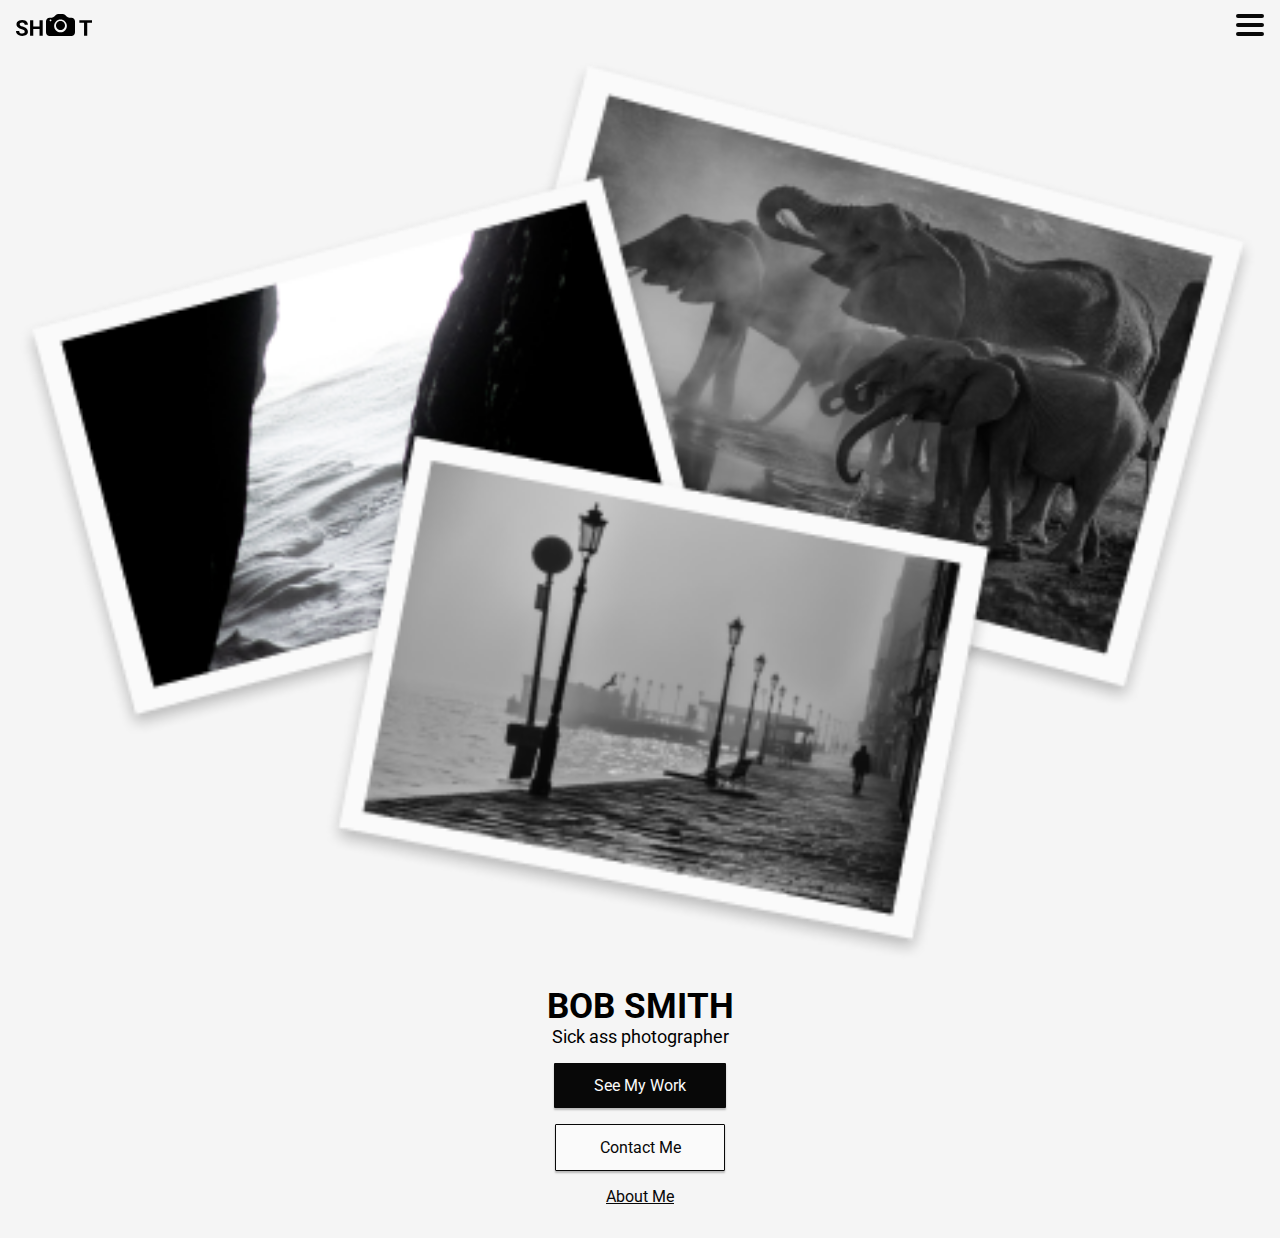
==== index.html @ 49f25b65 "finished adding all the content needed for the landing page" ====
<!DOCTYPE html>
<html lang="en">
	<head>
		<meta charset="UTF-8" />
		<meta http-equiv="X-UA-Compatible" content="IE=edge" />
		<meta name="viewport" content="width=device-width, initial-scale=1.0" />
		<title>Bob Smith - Portfolio</title>
		<link rel="stylesheet" href="css/reset.css" />
		<link rel="stylesheet" href="css/variables.css" />
		<link rel="stylesheet" href="css/style.css" />
	</head>
	<body>
		<header>
			<nav class="nav">
				<img class="nav__logo" src="assets/logo.svg" alt="Shoot logo" />
				<img
					class="nav__close-hamburger-menu hidden"
					src="assets/mobile/Hamburger menu close.svg"
					alt="Close menu"
				/>
				<img
					class="nav__hamburger-menu"
					src="assets/mobile/Hamburger menu.svg"
					alt="nav menu"
				/>

				<ul class="nav__menu hidden">
					<li class="nav__menu-item">
						<a class="nav__menu-item--current" href="#home">HOME</a>
					</li>
					<li class="nav__menu-item nav__menu-item">
						<a class="nav__menu-item-link" href="pages/gallery">GALLERY</a>
					</li>
					<li class="nav__menu-item">
						<a class="nav__menu-item-link" href="pages/about-me">ABOUT ME</a>
					</li>
					<li class="nav__menu-item">
						<a class="nav__menu-item-link" href="pages/contact">CONTACT</a>
					</li>
				</ul>
			</nav>
		</header>

		<main class="main main--padding">
			<figure
				class="
					main__hero-image-container main__hero-image-container--spacing-top
				"
			>
				<img
					class="main__hero-image--size"
					src="assets/mobile/photos/Landing page hero-collage.png"
					alt="Collage of photographs"
				/>
			</figure>

			<section class="main__content">
				<h1
					class="
						main__content-header
						main__content-header--text-size
						main__content-header--spacing
					"
				>
					BOB SMITH
				</h1>
				<p class="main__content-subheader main__content-subheader--text-size">
					Sick ass photographer
				</p>
				<a class="main__content-primary-button" href="pages/gallery.html"
					>See My Work</a
				>
				<a class="main__content-secondary-button" href="pages/contact-me.html"
					>Contact Me</a
				>
				<a class="main__content-about-me-link" href="pages/about-me.html"
					>About Me</a
				>
			</section>
		</main>
		<script defer src="js/app.js"></script>
	</body>
</html>
---- css/variables.css ----
* {
	--primary-color: #080808;
	--secondary-color: #f5f5f5;

	--text-on-dark: #fafafa;

	--button-shadow: 0px 2px 2px rgba(0, 0, 0, 0.25);
	--secondary-button-border: 1px solid #080808;
}
---- css/style.css ----
@import url('https://fonts.googleapis.com/css2?family=Roboto:wght@400;500;700&display=swap');

body {
	background-color: #f5f5f5;
	font-family: 'Roboto', sans-serif;
}

/* Navigation */

.nav {
	position: fixed;
	top: 0;
	left: 0;
	width: 100%;
	display: flex;
	justify-content: space-between;
	padding: 14px 16px;
	background-color: #f5f5f5;
}

.nav__close-hamburger-menu {
	cursor: pointer;
}

.nav__hamburger-menu {
	cursor: pointer;
}

.nav__menu {
	display: flex;
	flex-direction: column;
	position: absolute;
	top: 0;
	left: 0;
	width: 100vw;
	height: 100vh;
	z-index: 10;
	text-align: center;
	align-items: center;
	margin-top: 3rem;
	padding-top: 8rem;
	font-weight: bold;
	background-color: #f5f5f5;
	overflow: hidden;
}

.nav__menu-item + .nav__menu-item {
	margin-top: 2rem;
}

.nav__menu-item-link {
	text-decoration: underline;
}

.nav__menu-item--current {
	color: #616161;
	text-decoration: none;
}

/* Main */
.main {
	display: flex;
	flex-direction: column;
	text-align: center;
	margin-top: 2.6rem;
}

.main--padding {
	padding: 0 16px;
}

/* Hero__hero-image */
.main__hero-image-container--spacing-top {
	margin-top: 1rem;
}

.main__hero-image--size {
	width: 100%;
	height: auto;
}

/* Main__content */
.main__content {
	display: flex;
	flex-direction: column;
	align-items: center;
}

.main__content-header--text-size {
	font-size: 2.2rem;
}

.main__content-header--spacing {
	margin-top: 1rem;
}

.main__content-subheader--text-size {
	font-size: 1.1rem;
	margin-bottom: 1rem;
}

.main__content-primary-button {
	color: var(--text-on-dark);
	background-color: var(--primary-color);
	font-size: 1rem;
	padding: 0.8em 2.5em;
	border-radius: 1px;
	box-shadow: var(--button-shadow);
	margin-bottom: 1rem;
}

.main__content-secondary-button {
	color: var(--primary-color);
	background-color: #fafafa;
	padding: 0.8em 2.71em;
	border: var(--secondary-button-border);
	box-shadow: var(--button-shadow);
	border-radius: 1px;
	margin-bottom: 1rem;
}

.main__content-about-me-link {
	text-decoration: underline;
	margin-bottom: 2rem;
}

/* Must be at bottom */
.hidden {
	display: none;
}
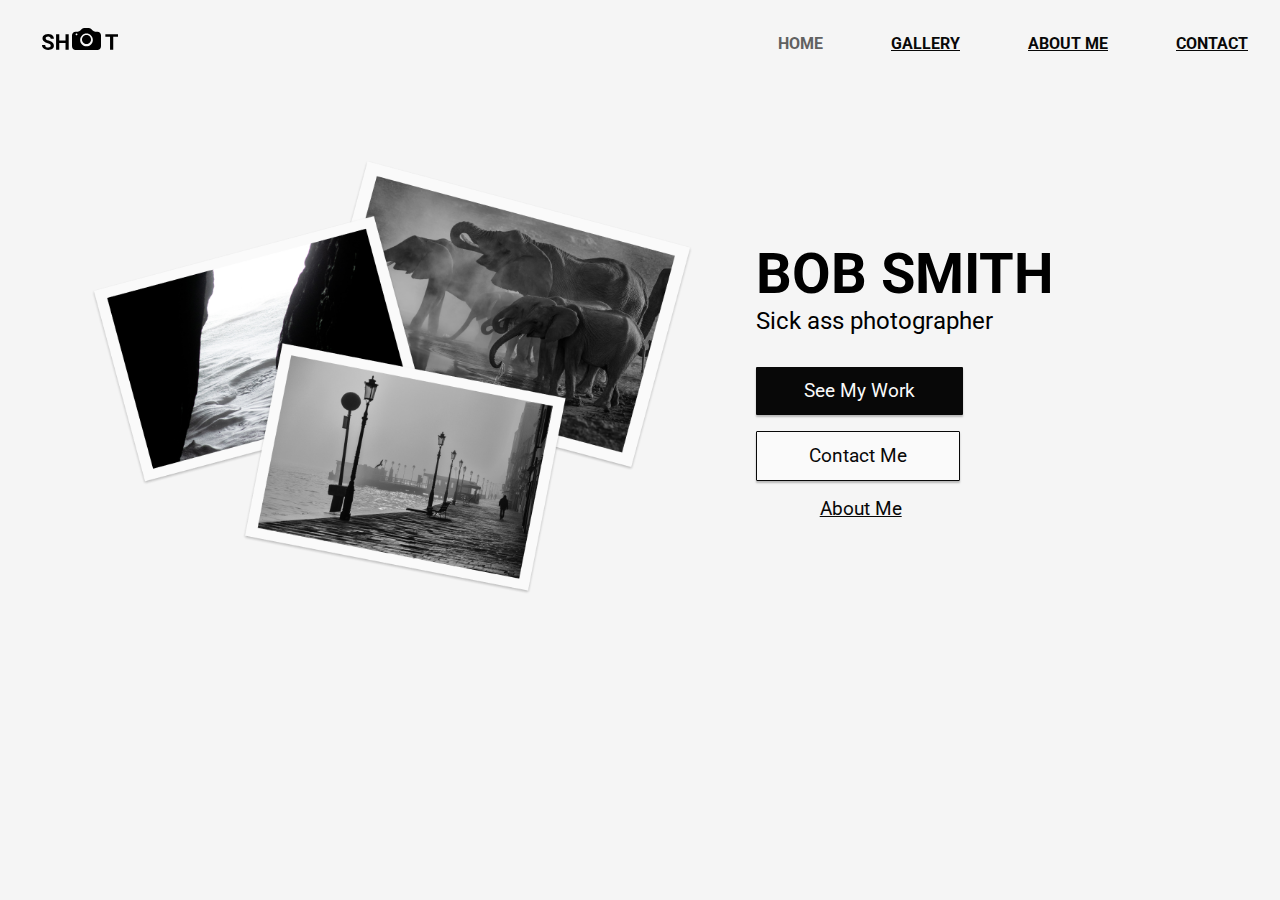
==== commit 1dd29362: "added responsiveness to the images and layout" ====
--- a/index.html
+++ b/index.html
@@ -11,50 +11,103 @@
 	</head>
 	<body>
 		<header>
-			<nav class="nav">
-				<img class="nav__logo" src="assets/logo.svg" alt="Shoot logo" />
+			<nav
+				class="
+					nav
+					nav--background-color
+					nav--position
+					nav--flex
+					nav--size
+					nav--padding
+				"
+			>
 				<img
-					class="nav__close-hamburger-menu hidden"
+					class="nav__logo nav__logo--padding"
+					src="assets/logo.svg"
+					alt="Shoot logo"
+				/>
+				<img
+					class="
+						nav__close-hamburger-menu
+						nav__close-hamburger-menu--pointer
+						nav__close-hamburger-menu--position
+						hidden
+					"
 					src="assets/mobile/Hamburger menu close.svg"
 					alt="Close menu"
 				/>
 				<img
-					class="nav__hamburger-menu"
+					class="nav__hamburger-menu nav__hamburger-menu--pointer"
 					src="assets/mobile/Hamburger menu.svg"
 					alt="nav menu"
 				/>
 
-				<ul class="nav__menu hidden">
+				<ul
+					class="
+						nav__menu
+						nav__menu--position
+						nav__menu--flex
+						nav__menu--size
+						nav__menu--text
+						nav__menu--padding
+						nav__menu--spacing
+						hidden
+					"
+				>
 					<li class="nav__menu-item">
-						<a class="nav__menu-item--current" href="#home">HOME</a>
-					</li>
-					<li class="nav__menu-item nav__menu-item">
-						<a class="nav__menu-item-link" href="pages/gallery">GALLERY</a>
+						<a
+							class="nav__menu-item-link--current nav__menu-item-link--text"
+							href="#home"
+							>HOME</a
+						>
 					</li>
 					<li class="nav__menu-item">
-						<a class="nav__menu-item-link" href="pages/about-me">ABOUT ME</a>
+						<a
+							class="nav__menu-item-link nav__menu-item-link--text"
+							href="pages/gallery"
+							>GALLERY</a
+						>
 					</li>
 					<li class="nav__menu-item">
-						<a class="nav__menu-item-link" href="pages/contact">CONTACT</a>
+						<a
+							class="nav__menu-item-link nav__menu-item-link--text"
+							href="pages/about-me"
+							>ABOUT ME</a
+						>
+					</li>
+					<li class="nav__menu-item">
+						<a
+							class="nav__menu-item-link nav__menu-item-link--text"
+							href="pages/contact"
+							>CONTACT</a
+						>
 					</li>
 				</ul>
 			</nav>
 		</header>
 
-		<main class="main main--padding">
-			<figure
-				class="
-					main__hero-image-container main__hero-image-container--spacing-top
-				"
-			>
+		<main class="main main--padding main--spacing main--flex">
+			<figure class="main__hero-image-container">
 				<img
 					class="main__hero-image--size"
-					src="assets/mobile/photos/Landing page hero-collage.png"
-					alt="Collage of photographs"
+					srcset="
+						./assets/mobile/photos/landing-page-hero.png 455w,
+						assets/desktop/landing-page-hero.png         837w
+					"
+					sizes="(max-width: 800px) 455px, 837px"
+					src="./assets/desktop/landing-page-hero.png"
+					alt="collage of images"
 				/>
 			</figure>
 
-			<section class="main__content">
+			<section
+				class="
+					main__content
+					main__content--spacing
+					main__content--flex
+					main__content--size
+				"
+			>
 				<h1
 					class="
 						main__content-header
@@ -64,16 +117,37 @@
 				>
 					BOB SMITH
 				</h1>
-				<p class="main__content-subheader main__content-subheader--text-size">
+				<p
+					class="
+						main__content-subheader
+						main__content-subheader--text-size
+						main__content-subheader--spacing
+					"
+				>
 					Sick ass photographer
 				</p>
-				<a class="main__content-primary-button" href="pages/gallery.html"
+				<a
+					class="
+						main__content-button--shared-styles main__content-primary-button
+					"
+					href="pages/gallery.html"
 					>See My Work</a
 				>
-				<a class="main__content-secondary-button" href="pages/contact-me.html"
+				<a
+					class="
+						main__content-button--shared-styles main__content-secondary-button
+					"
+					href="pages/contact-me.html"
 					>Contact Me</a
 				>
-				<a class="main__content-about-me-link" href="pages/about-me.html"
+				<a
+					class="
+						main__content-about-me-link
+						main__content-about-me-link--decoration
+						main__content-about-me-link--spacing
+						main__content-about-me-link--center-text
+					"
+					href="pages/about-me.html"
 					>About Me</a
 				>
 			</section>
--- a/css/style.css
+++ b/css/style.css
@@ -6,42 +6,67 @@
 }
 
 /* Navigation */
-
-.nav {
+.nav--position {
 	position: fixed;
 	top: 0;
 	left: 0;
-	width: 100%;
+	right: 0;
+}
+
+.nav--flex {
 	display: flex;
 	justify-content: space-between;
-	padding: 14px 16px;
+}
+
+.nav--size {
+	max-width: 1440px;
+	width: 100%;
+	margin: 0 auto;
+}
+
+.nav--padding {
+	padding: 14px 6px;
+}
+
+.nav--background-color {
 	background-color: #f5f5f5;
 }
 
-.nav__close-hamburger-menu {
+.nav__close-hamburger-menu--pointer,
+.nav__hamburger-menu--pointer,
+.nav__logo--padding {
 	cursor: pointer;
-}
-
-.nav__hamburger-menu {
-	cursor: pointer;
-}
-
-.nav__menu {
-	display: flex;
-	flex-direction: column;
+	padding: 10px;
+}
+
+.nav__close-hamburger-menu--position {
+	position: relative;
+	right: 4px;
+}
+
+.nav__menu--position {
 	position: absolute;
 	top: 0;
 	left: 0;
+	z-index: 10;
+}
+
+.nav__menu--text {
+	text-align: center;
+	font-weight: bold;
+}
+
+.nav__menu--padding {
+	padding-top: 8rem;
+}
+
+.nav__menu--size {
 	width: 100vw;
 	height: 100vh;
-	z-index: 10;
-	text-align: center;
-	align-items: center;
+}
+
+.nav__menu--spacing {
 	margin-top: 3rem;
-	padding-top: 8rem;
-	font-weight: bold;
-	background-color: #f5f5f5;
-	overflow: hidden;
 }
 
 .nav__menu-item + .nav__menu-item {
@@ -52,17 +77,29 @@
 	text-decoration: underline;
 }
 
-.nav__menu-item--current {
+.nav__menu-item-link--current {
 	color: #616161;
 	text-decoration: none;
 }
 
+.nav__menu-item-link--current:hover {
+	cursor: default;
+}
+
+.nav__menu-item-link:hover,
+.main__content-about-me-link:hover {
+	color: #949494;
+	text-decoration: none;
+}
+
 /* Main */
-.main {
-	display: flex;
-	flex-direction: column;
-	text-align: center;
-	margin-top: 2.6rem;
+main {
+	max-width: 1440px;
+	margin: 0 auto;
+	width: 100%;
+}
+.main--spacing {
+	margin-top: 5rem;
 }
 
 .main--padding {
@@ -71,7 +108,7 @@
 
 /* Hero__hero-image */
 .main__hero-image-container--spacing-top {
-	margin-top: 1rem;
+	margin-top: 4rem;
 }
 
 .main__hero-image--size {
@@ -80,7 +117,7 @@
 }
 
 /* Main__content */
-.main__content {
+.main__content--flex {
 	display: flex;
 	flex-direction: column;
 	align-items: center;
@@ -96,31 +133,48 @@
 
 .main__content-subheader--text-size {
 	font-size: 1.1rem;
+}
+
+.main__content-subheader--spacing {
 	margin-bottom: 1rem;
+}
+
+.main__content-button--shared-styles {
+	border-radius: 1px;
+	margin-bottom: 1rem;
+	box-shadow: var(--button-shadow);
 }
 
 .main__content-primary-button {
 	color: var(--text-on-dark);
 	background-color: var(--primary-color);
-	font-size: 1rem;
-	padding: 0.8em 2.5em;
-	border-radius: 1px;
-	box-shadow: var(--button-shadow);
-	margin-bottom: 1rem;
+	padding: 0.65em 2.5em;
+}
+
+.main__content-primary-button:hover {
+	background-color: #616161;
+	color: #f5f5f5;
+	text-decoration: underline;
 }
 
 .main__content-secondary-button {
 	color: var(--primary-color);
 	background-color: #fafafa;
-	padding: 0.8em 2.71em;
+	padding: 0.65em 2.71em;
 	border: var(--secondary-button-border);
-	box-shadow: var(--button-shadow);
-	border-radius: 1px;
-	margin-bottom: 1rem;
-}
-
-.main__content-about-me-link {
+}
+
+.main__content-secondary-button:hover {
+	background-color: #e8e8e8;
+	color: #383838;
 	text-decoration: underline;
+}
+
+.main__content-about-me-link--decoration {
+	text-decoration: underline;
+}
+
+.main__content-about-me-link--spacing {
 	margin-bottom: 2rem;
 }
 
@@ -128,3 +182,160 @@
 .hidden {
 	display: none;
 }
+
+/* MEDIA QUERIES */
+@media only screen and (min-width: 700px) {
+	/* NAVIGATION */
+	.nav--padding {
+		padding: 18px 32px;
+	}
+
+	.nav__menu-item-link--text {
+		font-size: 1.2rem;
+	}
+
+	/* MAIN CONTENT */
+	.main--spacing {
+		margin-top: 7rem;
+	}
+	.main__hero-image-container {
+		display: flex;
+		justify-content: center;
+	}
+	.main__hero-image--size {
+		width: 80%;
+	}
+
+	.main__content--spacing {
+		margin-left: 3rem;
+	}
+	.main__content-header--text-size {
+		font-size: 3rem;
+	}
+
+	.main__content-subheader--text-size {
+		font-size: 1.5rem;
+	}
+
+	.main__content-primary-button,
+	.main__content-secondary-button,
+	.main__content-about-me-link {
+		font-size: 1.2rem;
+	}
+}
+
+@media only screen and (min-width: 992px) {
+	/* NAVIGATION */
+	.hidden {
+		display: inline-block;
+	}
+
+	.nav--padding {
+		padding: inherit 0;
+	}
+	.nav__close-hamburger-menu,
+	.nav__hamburger-menu {
+		display: none;
+	}
+
+	.nav__menu-item-link--text {
+		font-size: 1rem;
+	}
+
+	.nav__menu--padding {
+		padding: 0;
+	}
+
+	.nav__menu--spacing {
+		margin: 0;
+	}
+
+	.nav__menu--size {
+		height: inherit;
+		width: none;
+	}
+
+	.nav__menu--text {
+		text-align: right;
+	}
+
+	.nav__menu-item + .nav__menu-item {
+		margin: 1rem 0 0 4rem;
+	}
+
+	.nav__menu-item {
+		display: inline-block;
+	}
+
+	.nav__menu--position {
+		position: sticky;
+		top: none;
+		left: none;
+	}
+
+	/* MAIN CONTENT */
+
+	.main--spacing {
+		margin-top: 10rem;
+	}
+	.main--flex {
+		display: flex;
+		justify-content: space-between;
+	}
+
+	/* .main--padding {
+		padding: 0 6rem;
+	} */
+
+	.main__hero-image--size {
+		width: 80%;
+	}
+
+	.main__content--flex {
+		display: flex;
+		flex-direction: column;
+		align-items: flex-start;
+	}
+
+	.main__content--size {
+		width: 40%;
+	}
+
+	.main__content--spacing {
+		position: relative;
+		right: 60px;
+		bottom: 15px;
+		margin-top: 5rem;
+	}
+
+	.main__content-header--text-size {
+		font-size: 3.5rem;
+	}
+
+	.main__content-subheader--spacing {
+		margin-bottom: 2rem;
+	}
+
+	.main__content-about-me-link--spacing {
+		margin-left: 4rem;
+	}
+}
+
+@media only screen and (min-width: 1346px) {
+	.main__hero-image--size {
+		width: 90%;
+	}
+	.main__content--size {
+		width: 34%;
+	}
+	.main__content-header--text-size {
+		font-size: 4rem;
+	}
+	.main__content--spacing {
+		margin-top: 7rem;
+
+		position: relative;
+		right: 5px;
+		bottom: 10px;
+	}
+} ;
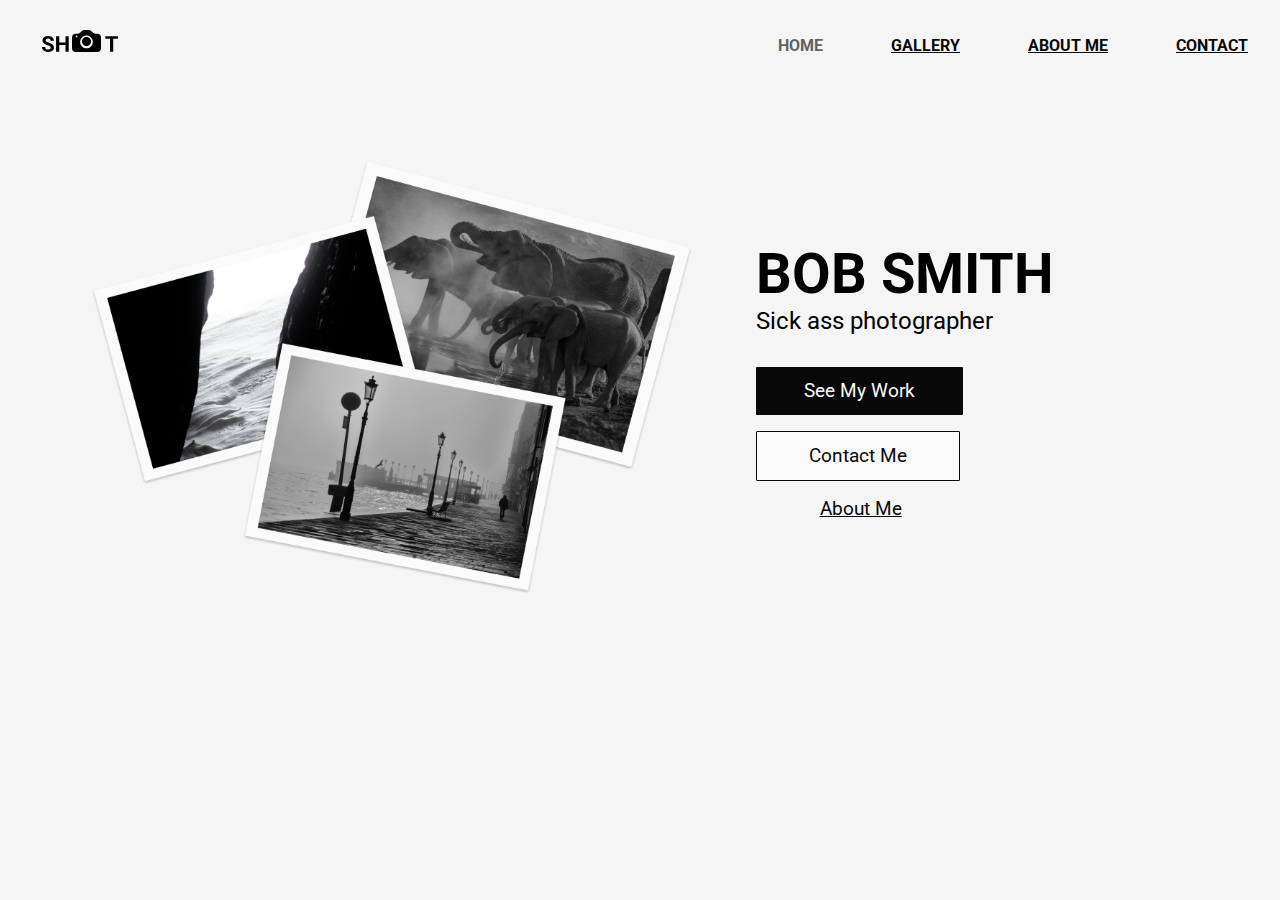
==== commit ae31069d: "Made portfolio gallery" ====
--- a/index.html
+++ b/index.html
@@ -56,17 +56,16 @@
 				>
 					<li class="nav__menu-item">
 						<a
-							class="nav__menu-item-link--current nav__menu-item-link--text"
+							class=" nav__menu-item-link--current nav__menu-item-link--text"
 							href="#home"
 							>HOME</a
 						>
 					</li>
 					<li class="nav__menu-item">
-						<a
-							class="nav__menu-item-link nav__menu-item-link--text"
-							href="pages/gallery"
-							>GALLERY</a
-						>
+						<a class="nav__menu-item-link nav__menu-item-link--text"
+							href="pages/gallery.html">
+							GALLERY
+							</a>
 					</li>
 					<li class="nav__menu-item">
 						<a
@@ -78,7 +77,7 @@
 					<li class="nav__menu-item">
 						<a
 							class="nav__menu-item-link nav__menu-item-link--text"
-							href="pages/contact"
+							href="mailto:dummyportfolioemail@bobsmith.com"
 							>CONTACT</a
 						>
 					</li>
@@ -137,7 +136,7 @@
 					class="
 						main__content-button--shared-styles main__content-secondary-button
 					"
-					href="pages/contact-me.html"
+					href="mailto:dummyportfolioemail@bobsmith.com"
 					>Contact Me</a
 				>
 				<a
@@ -152,6 +151,7 @@
 				>
 			</section>
 		</main>
-		<script defer src="js/app.js"></script>
+		<script src="js/app.js"></script>
+		
 	</body>
 </html>
--- a/css/variables.css
+++ b/css/variables.css
@@ -1,9 +1,34 @@
 * {
 	--primary-color: #080808;
 	--secondary-color: #f5f5f5;
-
 	--text-on-dark: #fafafa;
-
 	--button-shadow: 0px 2px 2px rgba(0, 0, 0, 0.25);
 	--secondary-button-border: 1px solid #080808;
+
+	/* BUTTON STYLES */
+
+	/* Static */
+	--button-primary-background: #080808;
+	--button-primary-color: #FAFAFA;
+
+	--button-secondary-background: #FAFAFA;
+	--button-secondary-color: #080808;
+
+	/* Hover */
+	--button-primary-background-hover: #616161;
+	--button-primary-color-hover: #F5F5F5;
+
+	--button-secondary-background-hover: #E8E8E8;
+	--button-secondary-color-hover: #383838;
+
+	--button-shadow: drop-shadow(0px 2px 2px rgba(0, 0, 0, 0.25)); 
+
+	/* Active */
+	--button-primary-background-active: #2B2B2B;
+	--button-secondary-background-active: #F5F5F5
+
+
+
+
+
 }
--- a/css/style.css
+++ b/css/style.css
@@ -4,7 +4,23 @@
 	background-color: #f5f5f5;
 	font-family: 'Roboto', sans-serif;
 }
-
+ 
+a {
+	transition: background-color 300ms;
+}
+main {
+	animation: fadeInAnimation ease 500ms;
+	animation-iteration-count: 1;
+	animation-fill-mode: forwards;
+}
+@keyframes fadeInAnimation {
+	0% {
+		 opacity: 0;
+	}
+	100% {
+		 opacity: 1;
+	 }
+}
 /* Navigation */
 .nav--position {
 	position: fixed;
@@ -69,22 +85,24 @@
 	margin-top: 3rem;
 }
 
+
 .nav__menu-item + .nav__menu-item {
 	margin-top: 2rem;
 }
 
 .nav__menu-item-link {
 	text-decoration: underline;
-}
-
-.nav__menu-item-link--current {
+	transition: color 300ms;
+}
+
+ .nav__menu-item-link--current {
 	color: #616161;
 	text-decoration: none;
 }
 
 .nav__menu-item-link--current:hover {
 	cursor: default;
-}
+} 
 
 .nav__menu-item-link:hover,
 .main__content-about-me-link:hover {
@@ -93,7 +111,7 @@
 }
 
 /* Main */
-main {
+.main {
 	max-width: 1440px;
 	margin: 0 auto;
 	width: 100%;
@@ -178,6 +196,8 @@
 	margin-bottom: 2rem;
 }
 
+
+
 /* Must be at bottom */
 .hidden {
 	display: none;
@@ -187,7 +207,7 @@
 @media only screen and (min-width: 700px) {
 	/* NAVIGATION */
 	.nav--padding {
-		padding: 18px 32px;
+		padding: 20px 32px;
 	}
 
 	.nav__menu-item-link--text {
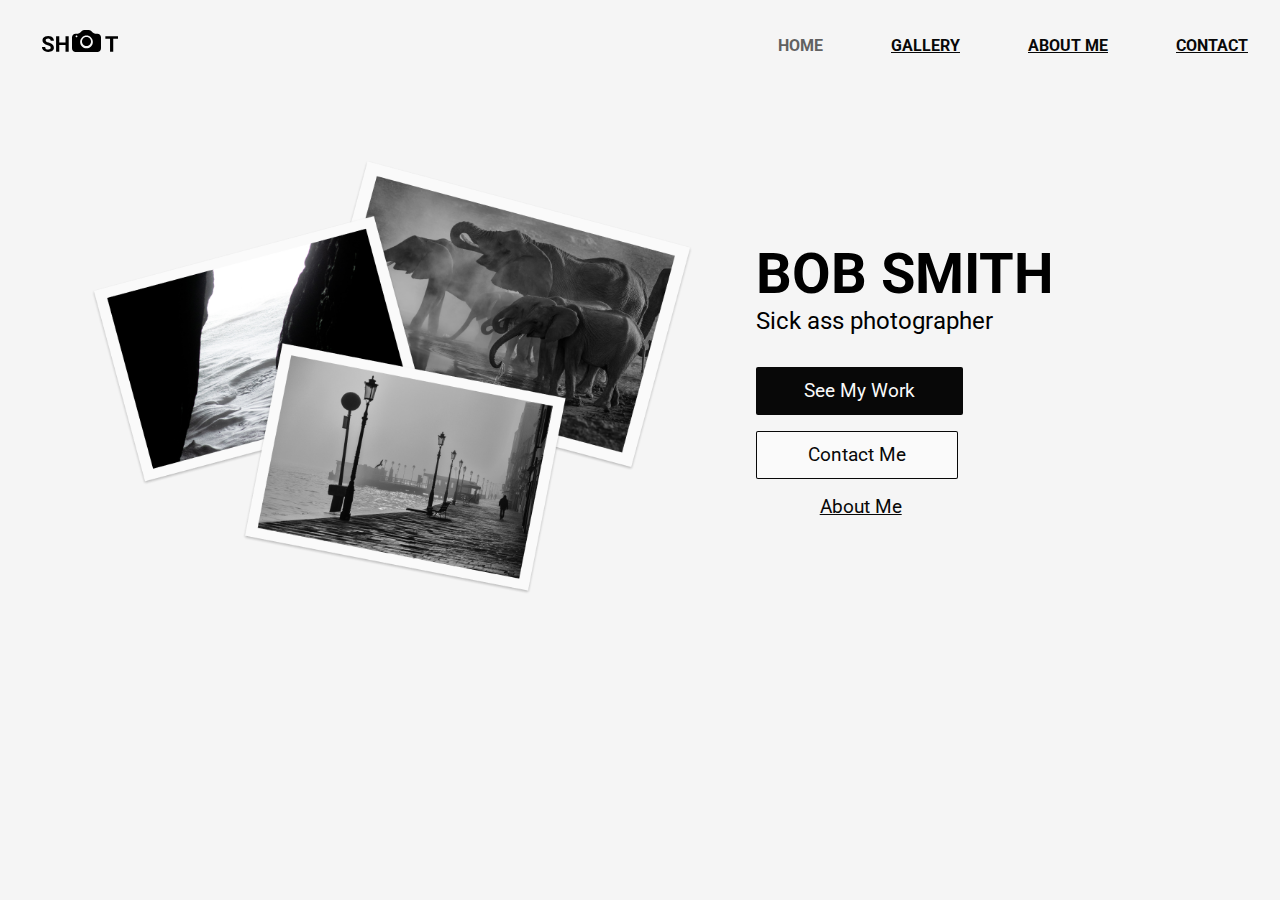
==== commit 98ee7d8a: "Cleaned up class names, and added spacing." ====
--- a/index.html
+++ b/index.html
@@ -7,76 +7,45 @@
 		<title>Bob Smith - Portfolio</title>
 		<link rel="stylesheet" href="css/reset.css" />
 		<link rel="stylesheet" href="css/variables.css" />
-		<link rel="stylesheet" href="css/style.css" />
+		<link rel="stylesheet" href="css/navigation.css" />
+		<link rel="stylesheet" href="css/landing-page.css" />
 	</head>
 	<body>
 		<header>
-			<nav
-				class="
-					nav
-					nav--background-color
-					nav--position
-					nav--flex
-					nav--size
-					nav--padding
-				"
-			>
+			<nav class="nav">
+				<img class="nav__logo" src="assets/logo.svg" alt="Shoot logo" />
+
 				<img
-					class="nav__logo nav__logo--padding"
-					src="assets/logo.svg"
-					alt="Shoot logo"
-				/>
-				<img
-					class="
-						nav__close-hamburger-menu
-						nav__close-hamburger-menu--pointer
-						nav__close-hamburger-menu--position
-						hidden
-					"
+					aria-label="Close Navigation"
+					class="nav__close-hamburger nav--hidden"
 					src="assets/mobile/Hamburger menu close.svg"
-					alt="Close menu"
-				/>
-				<img
-					class="nav__hamburger-menu nav__hamburger-menu--pointer"
-					src="assets/mobile/Hamburger menu.svg"
-					alt="nav menu"
+					alt="Close nav menu"
 				/>
 
-				<ul
-					class="
-						nav__menu
-						nav__menu--position
-						nav__menu--flex
-						nav__menu--size
-						nav__menu--text
-						nav__menu--padding
-						nav__menu--spacing
-						hidden
-					"
-				>
+				<img
+					aria-label="Open Navigation"
+					class="nav__hamburger"
+					src="assets/mobile/Hamburger menu.svg"
+					alt="Open nav menu"
+				/>
+
+				<ul class="nav__menu nav--hidden">
+					<li class="nav__menu-item">
+						<a class="nav__link--current" href="#home">HOME</a>
+					</li>
+
+					<li class="nav__menu-item">
+						<a class="nav__link" href="pages/gallery.html"> GALLERY </a>
+					</li>
+
+					<li class="nav__menu-item">
+						<a class="nav__link" href="pages/about-me.html">ABOUT ME</a>
+					</li>
+
 					<li class="nav__menu-item">
 						<a
-							class=" nav__menu-item-link--current nav__menu-item-link--text"
-							href="#home"
-							>HOME</a
-						>
-					</li>
-					<li class="nav__menu-item">
-						<a class="nav__menu-item-link nav__menu-item-link--text"
-							href="pages/gallery.html">
-							GALLERY
-							</a>
-					</li>
-					<li class="nav__menu-item">
-						<a
-							class="nav__menu-item-link nav__menu-item-link--text"
-							href="pages/about-me"
-							>ABOUT ME</a
-						>
-					</li>
-					<li class="nav__menu-item">
-						<a
-							class="nav__menu-item-link nav__menu-item-link--text"
+							aria-label="Contact by e-mail"
+							class="nav__link"
 							href="mailto:dummyportfolioemail@bobsmith.com"
 							>CONTACT</a
 						>
@@ -85,10 +54,10 @@
 			</nav>
 		</header>
 
-		<main class="main main--padding main--spacing main--flex">
-			<figure class="main__hero-image-container">
+		<main class="main">
+			<figure class="main__hero-container">
 				<img
-					class="main__hero-image--size"
+					class="main__hero-image"
 					srcset="
 						./assets/mobile/photos/landing-page-hero.png 455w,
 						assets/desktop/landing-page-hero.png         837w
@@ -99,59 +68,25 @@
 				/>
 			</figure>
 
-			<section
-				class="
-					main__content
-					main__content--spacing
-					main__content--flex
-					main__content--size
-				"
-			>
-				<h1
-					class="
-						main__content-header
-						main__content-header--text-size
-						main__content-header--spacing
-					"
-				>
-					BOB SMITH
-				</h1>
-				<p
-					class="
-						main__content-subheader
-						main__content-subheader--text-size
-						main__content-subheader--spacing
-					"
-				>
-					Sick ass photographer
-				</p>
-				<a
-					class="
-						main__content-button--shared-styles main__content-primary-button
-					"
-					href="pages/gallery.html"
+			<section class="main__content">
+				<h1 class="main__heading">BOB SMITH</h1>
+
+				<p class="main__subheader">Sick ass photographer</p>
+
+				<a class="main__primary-button main__buttons" href="pages/gallery.html"
 					>See My Work</a
 				>
+
 				<a
-					class="
-						main__content-button--shared-styles main__content-secondary-button
-					"
+					aria-label="Contact by e-mail"
+					class="main__secondary-button main__buttons"
 					href="mailto:dummyportfolioemail@bobsmith.com"
 					>Contact Me</a
 				>
-				<a
-					class="
-						main__content-about-me-link
-						main__content-about-me-link--decoration
-						main__content-about-me-link--spacing
-						main__content-about-me-link--center-text
-					"
-					href="pages/about-me.html"
-					>About Me</a
-				>
+
+				<a class="main__about-me" href="pages/about-me.html">About Me</a>
 			</section>
 		</main>
-		<script src="js/app.js"></script>
-		
+		<script src="js/hamburger-menu.js"></script>
 	</body>
 </html>
--- a/css/navigation.css
+++ b/css/navigation.css
@@ -0,0 +1,140 @@
+@import url('https://fonts.googleapis.com/css2?family=Roboto:wght@300;400;500;700&display=swap');
+
+body {
+	background-color: #f5f5f5;
+	font-family: 'Roboto', sans-serif;
+}
+
+main {
+	animation: fadeInAnimation ease 500ms;
+	animation-iteration-count: 1;
+	animation-fill-mode: forwards;
+}
+@keyframes fadeInAnimation {
+	0% {
+		opacity: 0;
+	}
+	100% {
+		opacity: 1;
+	}
+}
+
+/* Navigation */
+.nav {
+	position: fixed;
+	top: 0;
+	left: 0;
+	right: 0;
+	display: flex;
+	justify-content: space-between;
+	max-width: 1440px;
+	width: 100%;
+	margin: 0 auto;
+	padding: 14px 6px;
+	background-color: #f5f5f5;
+}
+
+.nav__close-hamburger {
+	position: relative;
+	right: 4px;
+	cursor: pointer;
+	padding: 10px;
+}
+
+.nav__close-hamburger,
+.nav__hamburger,
+.nav__logo {
+	cursor: pointer;
+	padding: 10px;
+}
+
+.nav__menu {
+	position: absolute;
+	top: 0;
+	left: 0;
+	z-index: 1000;
+	text-align: center;
+	font-weight: bold;
+	padding-top: 8rem;
+	width: 100vw;
+	height: 100vh;
+	margin-top: 3rem;
+}
+
+.nav__menu-item + .nav__menu-item {
+	margin-top: 2rem;
+}
+
+.nav__link {
+	text-decoration: underline;
+	transition: color 300ms, text-decoration-color 300ms;
+}
+
+.nav__link:hover {
+	color: #949494;
+	/* text-decoration: none; */
+	text-decoration-color: #f5f5f5;
+}
+
+.nav__link--current {
+	color: #616161;
+	text-decoration: none;
+}
+
+.nav__link--current:hover {
+	cursor: default;
+}
+
+.nav--hidden {
+	display: none;
+}
+
+@media only screen and (min-width: 700px) {
+	/* NAVIGATION */
+	.nav {
+		padding: 20px 32px;
+	}
+
+	.nav__menu-item-link--text {
+		font-size: 1.2rem;
+	}
+}
+
+@media only screen and (min-width: 992px) {
+	/* NAVIGATION */
+	.nav--hidden {
+		display: inline-block;
+	}
+
+	.nav {
+		padding: inherit 0;
+	}
+
+	.nav__close-hamburger,
+	.nav__hamburger {
+		display: none;
+	}
+
+	.nav__menu {
+		position: relative;
+		top: none;
+		left: none;
+		padding: 0;
+		margin: 0;
+		height: inherit;
+		width: none;
+		text-align: right;
+	}
+
+	.nav__menu-item {
+		display: inline-block;
+	}
+
+	.nav__link {
+		font-size: 1rem;
+	}
+
+	.nav__menu-item + .nav__menu-item {
+		margin: 1rem 0 0 4rem;
+	}
+}
--- a/css/landing-page.css
+++ b/css/landing-page.css
@@ -0,0 +1,170 @@
+.main {
+	max-width: 1440px;
+	margin: 0 auto;
+	width: 100%;
+	margin-top: 5rem;
+	padding: 0 16px;
+}
+
+/* Hero image */
+.main__hero-image {
+	width: 100%;
+	height: auto;
+}
+
+/* Headings */
+.main__content {
+	display: flex;
+	flex-direction: column;
+	align-items: center;
+}
+
+.main__heading {
+	font-size: 2.2rem;
+	margin-top: 1rem;
+}
+
+.main__subheader {
+	font-size: 1.1rem;
+	margin-bottom: 1rem;
+}
+
+/* Buttons (and link) */
+/* Shared button styles */
+.main__buttons {
+	border-radius: 2px;
+	margin-bottom: 1rem;
+	box-shadow: var(--button-shadow);
+	/* transition: background-color 300ms; */
+	text-decoration: underline;
+}
+
+.main__buttons:hover {
+	text-decoration: underline;
+}
+/* Primary button */
+.main__primary-button {
+	color: var(--text-on-dark);
+	background-color: var(--primary-color);
+	text-decoration-color: var(--primary-color);
+	padding: 0.65em 2.5em;
+	transition: background-color 300ms, text-decoration-color 300ms;
+}
+
+.main__primary-button:hover {
+	background-color: #616161;
+	color: #f5f5f5;
+}
+
+/* Secondary button */
+.main__secondary-button {
+	color: var(--primary-color);
+	background-color: #fafafa;
+	text-decoration-color: #fafafa;
+	padding: 0.65em 2.71em;
+	box-shadow: inset 0px 0px 0px 1px #080808;
+	transition: background-color 300ms, text-decoration-color 300ms;
+}
+
+.main__secondary-button:hover {
+	background-color: #e8e8e8;
+	color: #383838;
+	box-shadow: inset 0px 0px 0px 1px #1d1d1d;
+}
+
+/* About me link */
+.main__about-me {
+	text-decoration: underline;
+	margin-bottom: 2rem;
+	transition: color 300ms, text-decoration-color 300ms;
+}
+
+.main__about-me:hover {
+	color: #949494;
+	/* text-decoration: none; */
+	text-decoration-color: #f5f5f5;
+}
+
+/* MEDIA QUERIES */
+@media only screen and (min-width: 700px) {
+	/* MAIN CONTENT */
+	.main {
+		margin-top: 7rem;
+	}
+	.main__hero-container {
+		display: flex;
+		justify-content: center;
+	}
+	.main__hero-image {
+		width: 80%;
+	}
+
+	.main__content {
+		margin-left: 3rem;
+	}
+
+	.main__heading {
+		font-size: 3rem;
+	}
+
+	.main__subheader {
+		font-size: 1.5rem;
+	}
+
+	.main__primary-button,
+	.main__secondary-button,
+	.main__about-me {
+		font-size: 1.2rem;
+	}
+}
+
+@media only screen and (min-width: 992px) {
+	/* MAIN CONTENT */
+	.main {
+		display: flex;
+		justify-content: space-between;
+		margin-top: 10rem;
+	}
+
+	.main__hero {
+		width: 80%;
+	}
+
+	.main__content {
+		position: relative;
+		right: 60px;
+		bottom: 15px;
+		margin-top: 5rem;
+		display: flex;
+		flex-direction: column;
+		align-items: flex-start;
+		width: 40%;
+	}
+
+	.main__heading {
+		font-size: 3.5rem;
+	}
+
+	.main__subheader {
+		margin-bottom: 2rem;
+	}
+
+	.main__about-me {
+		margin-left: 4rem;
+	}
+}
+
+@media only screen and (min-width: 1346px) {
+	.main__hero-image {
+		width: 90%;
+	}
+
+	.main__content {
+		position: relative;
+		right: 5px;
+		bottom: 10px;
+		width: 34%;
+		font-size: 4rem;
+		margin-top: 7rem;
+	}
+} ;
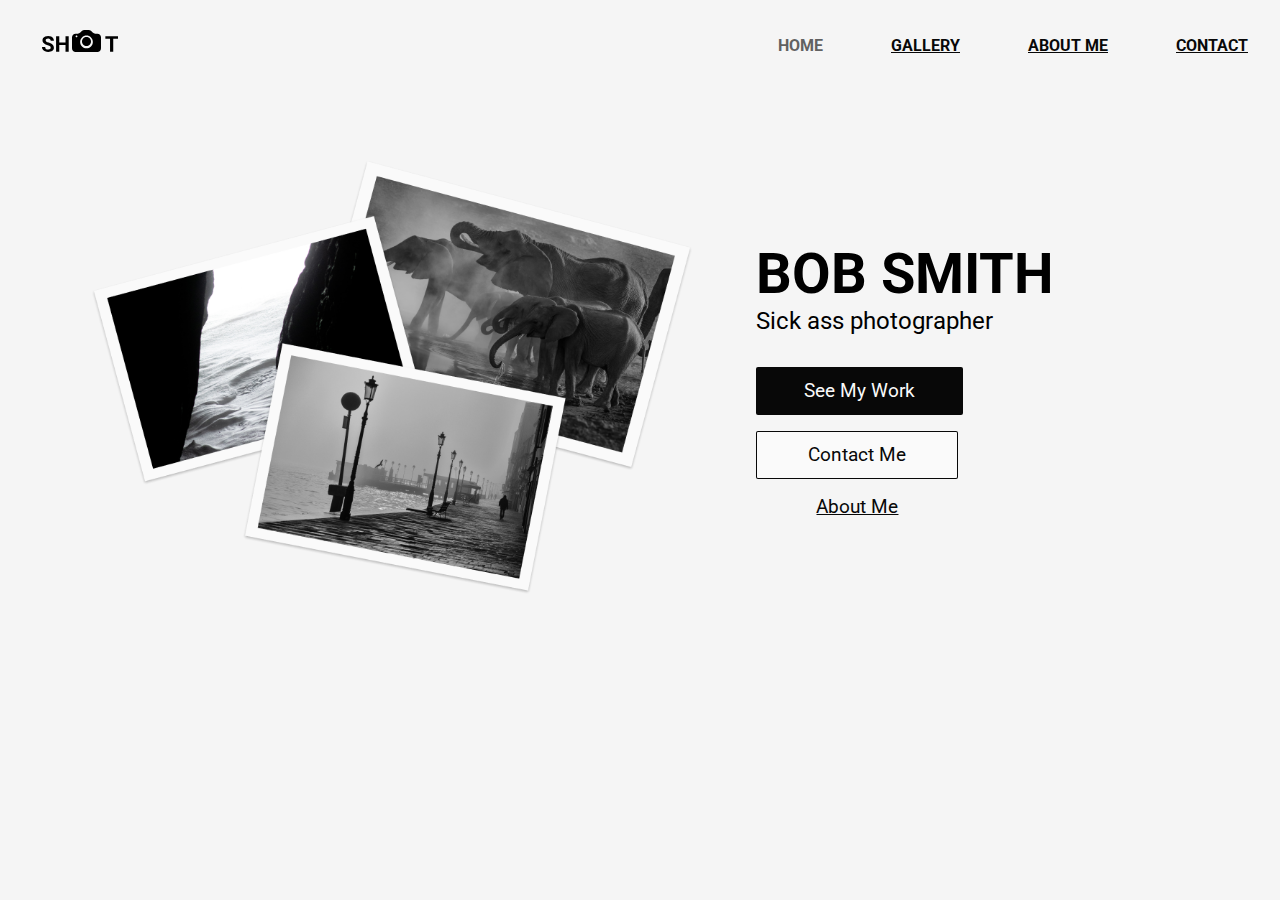
==== commit e0e9501d: "updated link" ====
--- a/index.html
+++ b/index.html
@@ -8,7 +8,7 @@
 		<link rel="stylesheet" href="css/reset.css" />
 		<link rel="stylesheet" href="css/variables.css" />
 		<link rel="stylesheet" href="css/navigation.css" />
-		<link rel="stylesheet" href="css/landing-page.css" />
+		<link rel="stylesheet" href="css/index.css" />
 	</head>
 	<body>
 		<header>
--- a/css/index.css
+++ b/css/index.css
@@ -0,0 +1,169 @@
+.main {
+	max-width: 1440px;
+	margin: 0 auto;
+	width: 100%;
+	margin-top: 5rem;
+	padding: 0 16px;
+}
+
+/* Hero image */
+.main__hero-image {
+	width: 100%;
+	height: auto;
+}
+
+/* Headings */
+.main__content {
+	display: flex;
+	flex-direction: column;
+	align-items: center;
+}
+
+.main__heading {
+	font-size: 2.2rem;
+	margin-top: 1rem;
+}
+
+.main__subheader {
+	font-size: 1.1rem;
+	margin-bottom: 1rem;
+}
+
+/* Buttons (and link) */
+/* Shared button styles */
+.main__buttons {
+	border-radius: 2px;
+	margin-bottom: 1rem;
+	box-shadow: var(--button-shadow);
+	text-decoration: underline;
+}
+
+.main__buttons:hover {
+	text-decoration: underline;
+}
+/* Primary button */
+.main__primary-button {
+	color: var(--text-on-dark);
+	background-color: var(--primary-color);
+	text-decoration-color: var(--primary-color);
+	padding: 0.65em 2.5em;
+	transition: background-color 300ms, text-decoration-color 300ms;
+}
+
+.main__primary-button:hover {
+	background-color: #616161;
+	color: #f5f5f5;
+}
+
+/* Secondary button */
+.main__secondary-button {
+	color: var(--primary-color);
+	background-color: #fafafa;
+	text-decoration-color: #fafafa;
+	padding: 0.65em 2.71em;
+	box-shadow: inset 0px 0px 0px 1px #080808;
+	transition: background-color 300ms, text-decoration-color 300ms;
+}
+
+.main__secondary-button:hover {
+	background-color: #e8e8e8;
+	color: #383838;
+	box-shadow: inset 0px 0px 0px 1px #1d1d1d;
+}
+
+/* About me link */
+.main__about-me {
+	text-decoration: underline;
+	margin-bottom: 2rem;
+	transition: color 300ms, text-decoration-color 300ms;
+}
+
+.main__about-me:hover {
+	color: #949494;
+	/* text-decoration: none; */
+	text-decoration-color: #f5f5f5;
+}
+
+/* MEDIA QUERIES */
+@media only screen and (min-width: 700px) {
+	/* MAIN CONTENT */
+	.main {
+		margin-top: 7rem;
+	}
+	.main__hero-container {
+		display: flex;
+		justify-content: center;
+	}
+	.main__hero-image {
+		width: 80%;
+	}
+
+	.main__content {
+		margin-left: 3rem;
+	}
+
+	.main__heading {
+		font-size: 3rem;
+	}
+
+	.main__subheader {
+		font-size: 1.5rem;
+	}
+
+	.main__primary-button,
+	.main__secondary-button,
+	.main__about-me {
+		font-size: 1.2rem;
+	}
+}
+
+@media only screen and (min-width: 992px) {
+	/* MAIN CONTENT */
+	.main {
+		display: flex;
+		justify-content: space-between;
+		margin-top: 10rem;
+	}
+
+	.main__hero {
+		width: 80%;
+	}
+
+	.main__content {
+		position: relative;
+		right: 60px;
+		bottom: 15px;
+		margin-top: 5rem;
+		display: flex;
+		flex-direction: column;
+		align-items: flex-start;
+		width: 40%;
+	}
+
+	.main__heading {
+		font-size: 3.5rem;
+	}
+
+	.main__subheader {
+		margin-bottom: 2rem;
+	}
+
+	.main__about-me {
+		margin-left: 3.8rem;
+	}
+}
+
+@media only screen and (min-width: 1346px) {
+	.main__hero-image {
+		width: 90%;
+	}
+
+	.main__content {
+		position: relative;
+		right: 5px;
+		bottom: 10px;
+		width: 34%;
+		font-size: 4rem;
+		margin-top: 7rem;
+	}
+} ;
